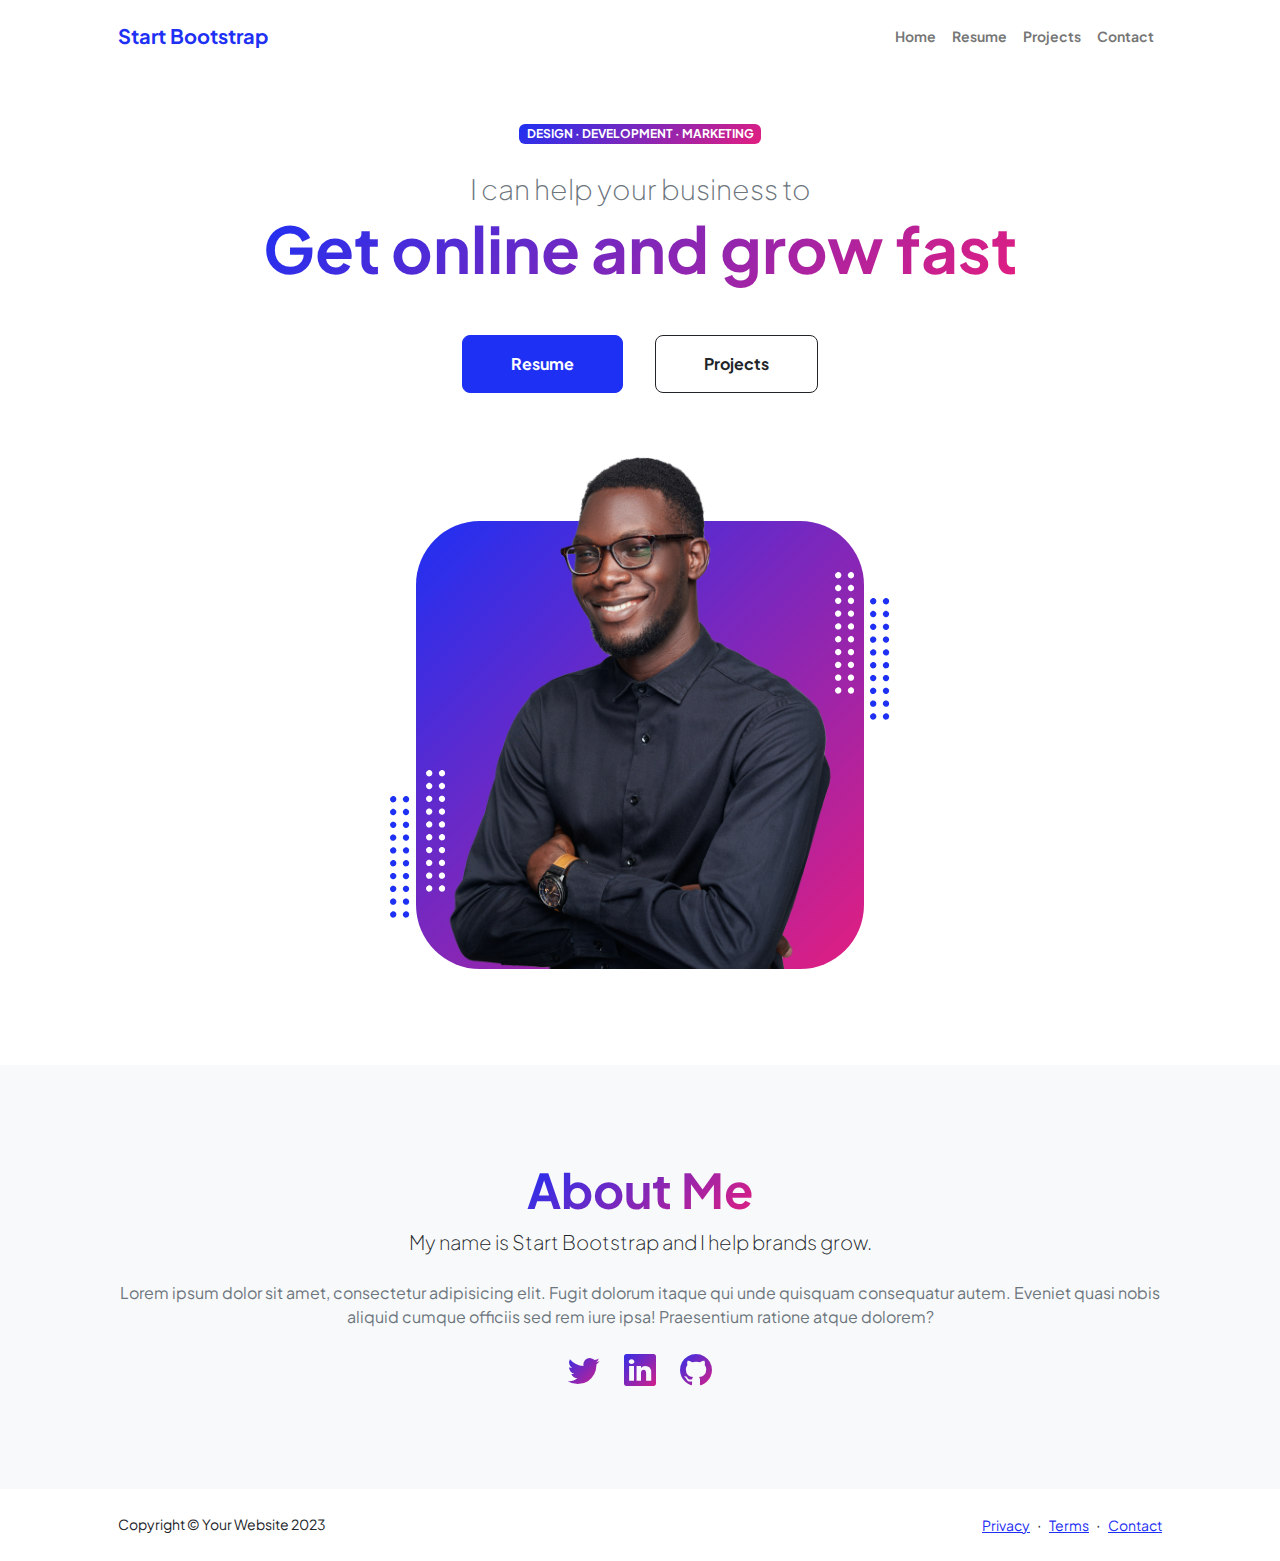
==== templates/index.html @ 340dad4d "add curousel to the html, <link> and pics" ====
<!DOCTYPE html>
<html lang="en">
    <head>
        <meta charset="utf-8" />
        <meta name="viewport" content="width=device-width, initial-scale=1, shrink-to-fit=no" />
        <meta name="description" content="" />
        <meta name="author" content="" />
        <title>Personal - Start Bootstrap Theme</title>
        <!-- Favicon-->
        <link rel="icon" type="image/x-icon" href="../static/assets/favicon.ico" />
        <!-- Custom Google font-->
        <link rel="preconnect" href="https://fonts.googleapis.com" />
        <link rel="preconnect" href="https://fonts.gstatic.com" crossorigin />
        <link href="https://fonts.googleapis.com/css2?family=Plus+Jakarta+Sans:wght@100;200;300;400;500;600;700;800;900&amp;display=swap" rel="stylesheet" />
        <!-- Bootstrap icons-->
        <link href="https://cdn.jsdelivr.net/npm/bootstrap-icons@1.8.1/font/bootstrap-icons.css" rel="stylesheet" />
        <!-- Core theme CSS (includes Bootstrap)-->
        <link href="../static/css/styles.css" rel="stylesheet" />
    </head>
    <body class="d-flex flex-column h-100">
        <main class="flex-shrink-0">
            <!-- Navigation-->
            <nav class="navbar navbar-expand-lg navbar-light bg-white py-3">
                <div class="container px-5">
                    <a class="navbar-brand" href="index.html"><span class="fw-bolder text-primary">Start Bootstrap</span></a>
                    <button class="navbar-toggler" type="button" data-bs-toggle="collapse" data-bs-target="#navbarSupportedContent" aria-controls="navbarSupportedContent" aria-expanded="false" aria-label="Toggle navigation"><span class="navbar-toggler-icon"></span></button>
                    <div class="collapse navbar-collapse" id="navbarSupportedContent">
                        <ul class="navbar-nav ms-auto mb-2 mb-lg-0 small fw-bolder">
                            <li class="nav-item"><a class="nav-link" href="index.html">Home</a></li>
                            <li class="nav-item"><a class="nav-link" href="resume.html">Resume</a></li>
                            <li class="nav-item"><a class="nav-link" href="projects.html">Projects</a></li>
                            <li class="nav-item"><a class="nav-link" href="contact.html">Contact</a></li>
                        </ul>
                    </div>
                </div>
            </nav>
            <!-- Header-->
            <header class="py-5">
                <div class="container px-5 pb-5">
                    <div class="row gx-5 align-items-center">
                        <div class="col-xxl-5">
                            <!-- Header text content-->
                            <div class="text-center text-xxl-start">
                                <div class="badge bg-gradient-primary-to-secondary text-white mb-4"><div class="text-uppercase">Design &middot; Development &middot; Marketing</div></div>
                                <div class="fs-3 fw-light text-muted">I can help your business to</div>
                                <h1 class="display-3 fw-bolder mb-5"><span class="text-gradient d-inline">Get online and grow fast</span></h1>
                                <div class="d-grid gap-3 d-sm-flex justify-content-sm-center justify-content-xxl-start mb-3">
                                    <a class="btn btn-primary btn-lg px-5 py-3 me-sm-3 fs-6 fw-bolder" href="resume.html">Resume</a>
                                    <a class="btn btn-outline-dark btn-lg px-5 py-3 fs-6 fw-bolder" href="projects.html">Projects</a>
                                </div>
                            </div>
                        </div>
                        <div class="col-xxl-7">
                            <!-- Header profile picture-->
                            <div class="d-flex justify-content-center mt-5 mt-xxl-0">
                                <div class="profile bg-gradient-primary-to-secondary">
                                    <!-- TIP: For best results, use a photo with a transparent background like the demo example below-->
                                    <!-- Watch a tutorial on how to do this on YouTube (link)-->
                                    <img class="profile-img" src="../static/assets/profile.png" alt="..." />
                                    <div class="dots-1">
                                        <!-- SVG Dots-->
                                        <svg version="1.1" xmlns="http://www.w3.org/2000/svg" xmlns:xlink="http://www.w3.org/1999/xlink" x="0px" y="0px" viewBox="0 0 191.6 1215.4" style="enable-background: new 0 0 191.6 1215.4" xml:space="preserve">
                                            <g transform="translate(0.000000,1280.000000) scale(0.100000,-0.100000)">
                                                <path d="M227.7,12788.6c-105-35-200-141-222-248c-43-206,163-412,369-369c155,32,275,190,260,339c-11,105-90,213-190,262        C383.7,12801.6,289.7,12808.6,227.7,12788.6z"></path>
                                                <path d="M1507.7,12788.6c-151-50-253-216-222-362c25-119,136-230,254-255c194-41,395,142,375,339c-11,105-90,213-190,262        C1663.7,12801.6,1569.7,12808.6,1507.7,12788.6z"></path>
                                                <path d="M227.7,11508.6c-105-35-200-141-222-248c-43-206,163-412,369-369c155,32,275,190,260,339c-11,105-90,213-190,262        C383.7,11521.6,289.7,11528.6,227.7,11508.6z"></path>
                                                <path d="M1507.7,11508.6c-151-50-253-216-222-362c25-119,136-230,254-255c194-41,395,142,375,339c-11,105-90,213-190,262        C1663.7,11521.6,1569.7,11528.6,1507.7,11508.6z"></path>
                                                <path d="M227.7,10228.6c-105-35-200-141-222-248c-43-206,163-412,369-369c155,32,275,190,260,339c-11,105-90,213-190,262        C383.7,10241.6,289.7,10248.6,227.7,10228.6z"></path>
                                                <path d="M1507.7,10228.6c-105-35-200-141-222-248c-43-206,163-412,369-369c155,32,275,190,260,339c-11,105-90,213-190,262        C1663.7,10241.6,1569.7,10248.6,1507.7,10228.6z"></path>
                                                <path d="M227.7,8948.6c-105-35-200-141-222-248c-43-206,163-412,369-369c155,32,275,190,260,339c-11,105-90,213-190,262        C383.7,8961.6,289.7,8968.6,227.7,8948.6z"></path>
                                                <path d="M1507.7,8948.6c-105-35-200-141-222-248c-43-206,163-412,369-369c155,32,275,190,260,339c-11,105-90,213-190,262        C1663.7,8961.6,1569.7,8968.6,1507.7,8948.6z"></path>
                                                <path d="M227.7,7668.6c-105-35-200-141-222-248c-43-206,163-412,369-369c155,32,275,190,260,339c-11,105-90,213-190,262        C383.7,7681.6,289.7,7688.6,227.7,7668.6z"></path>
                                                <path d="M1507.7,7668.6c-105-35-200-141-222-248c-43-206,163-412,369-369c155,32,275,190,260,339c-11,105-90,213-190,262        C1663.7,7681.6,1569.7,7688.6,1507.7,7668.6z"></path>
                                                <path d="M227.7,6388.6c-105-35-200-141-222-248c-43-206,163-412,369-369c155,32,275,190,260,339c-11,105-90,213-190,262        C383.7,6401.6,289.7,6408.6,227.7,6388.6z"></path>
                                                <path d="M1507.7,6388.6c-105-35-200-141-222-248c-43-206,163-412,369-369c155,32,275,190,260,339c-11,105-90,213-190,262        C1663.7,6401.6,1569.7,6408.6,1507.7,6388.6z"></path>
                                                <path d="M227.7,5108.6c-105-35-200-141-222-248c-43-206,163-412,369-369c155,32,275,190,260,339c-11,105-90,213-190,262        C383.7,5121.6,289.7,5128.6,227.7,5108.6z"></path>
                                                <path d="M1507.7,5108.6c-105-35-200-141-222-248c-43-206,163-412,369-369c155,32,275,190,260,339c-11,105-90,213-190,262        C1663.7,5121.6,1569.7,5128.6,1507.7,5108.6z"></path>
                                                <path d="M227.7,3828.6c-105-35-200-141-222-248c-43-206,163-412,369-369c155,32,275,190,260,339c-11,105-90,213-190,262        C383.7,3841.6,289.7,3848.6,227.7,3828.6z"></path>
                                                <path d="M1507.7,3828.6c-105-35-200-141-222-248c-43-206,163-412,369-369c155,32,275,190,260,339c-11,105-90,213-190,262        C1663.7,3841.6,1569.7,3848.6,1507.7,3828.6z"></path>
                                                <path d="M227.7,2548.6c-105-35-200-141-222-248c-43-206,163-412,369-369c155,32,275,190,260,339c-11,105-90,213-190,262        C383.7,2561.6,289.7,2568.6,227.7,2548.6z"></path>
                                                <path d="M1507.7,2548.6c-105-35-200-141-222-248c-43-206,163-412,369-369c155,32,275,190,260,339c-11,105-90,213-190,262        C1663.7,2561.6,1569.7,2568.6,1507.7,2548.6z"></path>
                                                <path d="M227.7,1268.6c-105-35-200-141-222-248c-43-206,163-412,369-369c155,32,275,190,260,339c-11,105-90,213-190,262        C383.7,1281.6,289.7,1288.6,227.7,1268.6z"></path>
                                                <path d="M1507.7,1268.6c-105-35-200-141-222-248c-43-206,163-412,369-369c155,32,275,190,260,339c-11,105-90,213-190,262        C1663.7,1281.6,1569.7,1288.6,1507.7,1268.6z"></path>
                                            </g>
                                        </svg>
                                        <!-- END of SVG dots-->
                                    </div>
                                    <div class="dots-2">
                                        <!-- SVG Dots-->
                                        <svg version="1.1" xmlns="http://www.w3.org/2000/svg" xmlns:xlink="http://www.w3.org/1999/xlink" x="0px" y="0px" viewBox="0 0 191.6 1215.4" style="enable-background: new 0 0 191.6 1215.4" xml:space="preserve">
                                            <g transform="translate(0.000000,1280.000000) scale(0.100000,-0.100000)">
                                                <path d="M227.7,12788.6c-105-35-200-141-222-248c-43-206,163-412,369-369c155,32,275,190,260,339c-11,105-90,213-190,262        C383.7,12801.6,289.7,12808.6,227.7,12788.6z"></path>
                                                <path d="M1507.7,12788.6c-151-50-253-216-222-362c25-119,136-230,254-255c194-41,395,142,375,339c-11,105-90,213-190,262        C1663.7,12801.6,1569.7,12808.6,1507.7,12788.6z"></path>
                                                <path d="M227.7,11508.6c-105-35-200-141-222-248c-43-206,163-412,369-369c155,32,275,190,260,339c-11,105-90,213-190,262        C383.7,11521.6,289.7,11528.6,227.7,11508.6z"></path>
                                                <path d="M1507.7,11508.6c-151-50-253-216-222-362c25-119,136-230,254-255c194-41,395,142,375,339c-11,105-90,213-190,262        C1663.7,11521.6,1569.7,11528.6,1507.7,11508.6z"></path>
                                                <path d="M227.7,10228.6c-105-35-200-141-222-248c-43-206,163-412,369-369c155,32,275,190,260,339c-11,105-90,213-190,262        C383.7,10241.6,289.7,10248.6,227.7,10228.6z"></path>
                                                <path d="M1507.7,10228.6c-105-35-200-141-222-248c-43-206,163-412,369-369c155,32,275,190,260,339c-11,105-90,213-190,262        C1663.7,10241.6,1569.7,10248.6,1507.7,10228.6z"></path>
                                                <path d="M227.7,8948.6c-105-35-200-141-222-248c-43-206,163-412,369-369c155,32,275,190,260,339c-11,105-90,213-190,262        C383.7,8961.6,289.7,8968.6,227.7,8948.6z"></path>
                                                <path d="M1507.7,8948.6c-105-35-200-141-222-248c-43-206,163-412,369-369c155,32,275,190,260,339c-11,105-90,213-190,262        C1663.7,8961.6,1569.7,8968.6,1507.7,8948.6z"></path>
                                                <path d="M227.7,7668.6c-105-35-200-141-222-248c-43-206,163-412,369-369c155,32,275,190,260,339c-11,105-90,213-190,262        C383.7,7681.6,289.7,7688.6,227.7,7668.6z"></path>
                                                <path d="M1507.7,7668.6c-105-35-200-141-222-248c-43-206,163-412,369-369c155,32,275,190,260,339c-11,105-90,213-190,262        C1663.7,7681.6,1569.7,7688.6,1507.7,7668.6z"></path>
                                                <path d="M227.7,6388.6c-105-35-200-141-222-248c-43-206,163-412,369-369c155,32,275,190,260,339c-11,105-90,213-190,262        C383.7,6401.6,289.7,6408.6,227.7,6388.6z"></path>
                                                <path d="M1507.7,6388.6c-105-35-200-141-222-248c-43-206,163-412,369-369c155,32,275,190,260,339c-11,105-90,213-190,262        C1663.7,6401.6,1569.7,6408.6,1507.7,6388.6z"></path>
                                                <path d="M227.7,5108.6c-105-35-200-141-222-248c-43-206,163-412,369-369c155,32,275,190,260,339c-11,105-90,213-190,262        C383.7,5121.6,289.7,5128.6,227.7,5108.6z"></path>
                                                <path d="M1507.7,5108.6c-105-35-200-141-222-248c-43-206,163-412,369-369c155,32,275,190,260,339c-11,105-90,213-190,262        C1663.7,5121.6,1569.7,5128.6,1507.7,5108.6z"></path>
                                                <path d="M227.7,3828.6c-105-35-200-141-222-248c-43-206,163-412,369-369c155,32,275,190,260,339c-11,105-90,213-190,262        C383.7,3841.6,289.7,3848.6,227.7,3828.6z"></path>
                                                <path d="M1507.7,3828.6c-105-35-200-141-222-248c-43-206,163-412,369-369c155,32,275,190,260,339c-11,105-90,213-190,262        C1663.7,3841.6,1569.7,3848.6,1507.7,3828.6z"></path>
                                                <path d="M227.7,2548.6c-105-35-200-141-222-248c-43-206,163-412,369-369c155,32,275,190,260,339c-11,105-90,213-190,262        C383.7,2561.6,289.7,2568.6,227.7,2548.6z"></path>
                                                <path d="M1507.7,2548.6c-105-35-200-141-222-248c-43-206,163-412,369-369c155,32,275,190,260,339c-11,105-90,213-190,262        C1663.7,2561.6,1569.7,2568.6,1507.7,2548.6z"></path>
                                                <path d="M227.7,1268.6c-105-35-200-141-222-248c-43-206,163-412,369-369c155,32,275,190,260,339c-11,105-90,213-190,262        C383.7,1281.6,289.7,1288.6,227.7,1268.6z"></path>
                                                <path d="M1507.7,1268.6c-105-35-200-141-222-248c-43-206,163-412,369-369c155,32,275,190,260,339c-11,105-90,213-190,262        C1663.7,1281.6,1569.7,1288.6,1507.7,1268.6z"></path>
                                            </g>
                                        </svg>
                                        <!-- END of SVG dots-->
                                    </div>
                                    <div class="dots-3">
                                        <!-- SVG Dots-->
                                        <svg version="1.1" xmlns="http://www.w3.org/2000/svg" xmlns:xlink="http://www.w3.org/1999/xlink" x="0px" y="0px" viewBox="0 0 191.6 1215.4" style="enable-background: new 0 0 191.6 1215.4" xml:space="preserve">
                                            <g transform="translate(0.000000,1280.000000) scale(0.100000,-0.100000)">
                                                <path d="M227.7,12788.6c-105-35-200-141-222-248c-43-206,163-412,369-369c155,32,275,190,260,339c-11,105-90,213-190,262        C383.7,12801.6,289.7,12808.6,227.7,12788.6z"></path>
                                                <path d="M1507.7,12788.6c-151-50-253-216-222-362c25-119,136-230,254-255c194-41,395,142,375,339c-11,105-90,213-190,262        C1663.7,12801.6,1569.7,12808.6,1507.7,12788.6z"></path>
                                                <path d="M227.7,11508.6c-105-35-200-141-222-248c-43-206,163-412,369-369c155,32,275,190,260,339c-11,105-90,213-190,262        C383.7,11521.6,289.7,11528.6,227.7,11508.6z"></path>
                                                <path d="M1507.7,11508.6c-151-50-253-216-222-362c25-119,136-230,254-255c194-41,395,142,375,339c-11,105-90,213-190,262        C1663.7,11521.6,1569.7,11528.6,1507.7,11508.6z"></path>
                                                <path d="M227.7,10228.6c-105-35-200-141-222-248c-43-206,163-412,369-369c155,32,275,190,260,339c-11,105-90,213-190,262        C383.7,10241.6,289.7,10248.6,227.7,10228.6z"></path>
                                                <path d="M1507.7,10228.6c-105-35-200-141-222-248c-43-206,163-412,369-369c155,32,275,190,260,339c-11,105-90,213-190,262        C1663.7,10241.6,1569.7,10248.6,1507.7,10228.6z"></path>
                                                <path d="M227.7,8948.6c-105-35-200-141-222-248c-43-206,163-412,369-369c155,32,275,190,260,339c-11,105-90,213-190,262        C383.7,8961.6,289.7,8968.6,227.7,8948.6z"></path>
                                                <path d="M1507.7,8948.6c-105-35-200-141-222-248c-43-206,163-412,369-369c155,32,275,190,260,339c-11,105-90,213-190,262        C1663.7,8961.6,1569.7,8968.6,1507.7,8948.6z"></path>
                                                <path d="M227.7,7668.6c-105-35-200-141-222-248c-43-206,163-412,369-369c155,32,275,190,260,339c-11,105-90,213-190,262        C383.7,7681.6,289.7,7688.6,227.7,7668.6z"></path>
                                                <path d="M1507.7,7668.6c-105-35-200-141-222-248c-43-206,163-412,369-369c155,32,275,190,260,339c-11,105-90,213-190,262        C1663.7,7681.6,1569.7,7688.6,1507.7,7668.6z"></path>
                                                <path d="M227.7,6388.6c-105-35-200-141-222-248c-43-206,163-412,369-369c155,32,275,190,260,339c-11,105-90,213-190,262        C383.7,6401.6,289.7,6408.6,227.7,6388.6z"></path>
                                                <path d="M1507.7,6388.6c-105-35-200-141-222-248c-43-206,163-412,369-369c155,32,275,190,260,339c-11,105-90,213-190,262        C1663.7,6401.6,1569.7,6408.6,1507.7,6388.6z"></path>
                                                <path d="M227.7,5108.6c-105-35-200-141-222-248c-43-206,163-412,369-369c155,32,275,190,260,339c-11,105-90,213-190,262        C383.7,5121.6,289.7,5128.6,227.7,5108.6z"></path>
                                                <path d="M1507.7,5108.6c-105-35-200-141-222-248c-43-206,163-412,369-369c155,32,275,190,260,339c-11,105-90,213-190,262        C1663.7,5121.6,1569.7,5128.6,1507.7,5108.6z"></path>
                                                <path d="M227.7,3828.6c-105-35-200-141-222-248c-43-206,163-412,369-369c155,32,275,190,260,339c-11,105-90,213-190,262        C383.7,3841.6,289.7,3848.6,227.7,3828.6z"></path>
                                                <path d="M1507.7,3828.6c-105-35-200-141-222-248c-43-206,163-412,369-369c155,32,275,190,260,339c-11,105-90,213-190,262        C1663.7,3841.6,1569.7,3848.6,1507.7,3828.6z"></path>
                                                <path d="M227.7,2548.6c-105-35-200-141-222-248c-43-206,163-412,369-369c155,32,275,190,260,339c-11,105-90,213-190,262        C383.7,2561.6,289.7,2568.6,227.7,2548.6z"></path>
                                                <path d="M1507.7,2548.6c-105-35-200-141-222-248c-43-206,163-412,369-369c155,32,275,190,260,339c-11,105-90,213-190,262        C1663.7,2561.6,1569.7,2568.6,1507.7,2548.6z"></path>
                                                <path d="M227.7,1268.6c-105-35-200-141-222-248c-43-206,163-412,369-369c155,32,275,190,260,339c-11,105-90,213-190,262        C383.7,1281.6,289.7,1288.6,227.7,1268.6z"></path>
                                                <path d="M1507.7,1268.6c-105-35-200-141-222-248c-43-206,163-412,369-369c155,32,275,190,260,339c-11,105-90,213-190,262        C1663.7,1281.6,1569.7,1288.6,1507.7,1268.6z"></path>
                                            </g>
                                        </svg>
                                        <!-- END of SVG dots-->
                                    </div>
                                    <div class="dots-4">
                                        <!-- SVG Dots-->
                                        <svg version="1.1" xmlns="http://www.w3.org/2000/svg" xmlns:xlink="http://www.w3.org/1999/xlink" x="0px" y="0px" viewBox="0 0 191.6 1215.4" style="enable-background: new 0 0 191.6 1215.4" xml:space="preserve">
                                            <g transform="translate(0.000000,1280.000000) scale(0.100000,-0.100000)">
                                                <path d="M227.7,12788.6c-105-35-200-141-222-248c-43-206,163-412,369-369c155,32,275,190,260,339c-11,105-90,213-190,262        C383.7,12801.6,289.7,12808.6,227.7,12788.6z"></path>
                                                <path d="M1507.7,12788.6c-151-50-253-216-222-362c25-119,136-230,254-255c194-41,395,142,375,339c-11,105-90,213-190,262        C1663.7,12801.6,1569.7,12808.6,1507.7,12788.6z"></path>
                                                <path d="M227.7,11508.6c-105-35-200-141-222-248c-43-206,163-412,369-369c155,32,275,190,260,339c-11,105-90,213-190,262        C383.7,11521.6,289.7,11528.6,227.7,11508.6z"></path>
                                                <path d="M1507.7,11508.6c-151-50-253-216-222-362c25-119,136-230,254-255c194-41,395,142,375,339c-11,105-90,213-190,262        C1663.7,11521.6,1569.7,11528.6,1507.7,11508.6z"></path>
                                                <path d="M227.7,10228.6c-105-35-200-141-222-248c-43-206,163-412,369-369c155,32,275,190,260,339c-11,105-90,213-190,262        C383.7,10241.6,289.7,10248.6,227.7,10228.6z"></path>
                                                <path d="M1507.7,10228.6c-105-35-200-141-222-248c-43-206,163-412,369-369c155,32,275,190,260,339c-11,105-90,213-190,262        C1663.7,10241.6,1569.7,10248.6,1507.7,10228.6z"></path>
                                                <path d="M227.7,8948.6c-105-35-200-141-222-248c-43-206,163-412,369-369c155,32,275,190,260,339c-11,105-90,213-190,262        C383.7,8961.6,289.7,8968.6,227.7,8948.6z"></path>
                                                <path d="M1507.7,8948.6c-105-35-200-141-222-248c-43-206,163-412,369-369c155,32,275,190,260,339c-11,105-90,213-190,262        C1663.7,8961.6,1569.7,8968.6,1507.7,8948.6z"></path>
                                                <path d="M227.7,7668.6c-105-35-200-141-222-248c-43-206,163-412,369-369c155,32,275,190,260,339c-11,105-90,213-190,262        C383.7,7681.6,289.7,7688.6,227.7,7668.6z"></path>
                                                <path d="M1507.7,7668.6c-105-35-200-141-222-248c-43-206,163-412,369-369c155,32,275,190,260,339c-11,105-90,213-190,262        C1663.7,7681.6,1569.7,7688.6,1507.7,7668.6z"></path>
                                                <path d="M227.7,6388.6c-105-35-200-141-222-248c-43-206,163-412,369-369c155,32,275,190,260,339c-11,105-90,213-190,262        C383.7,6401.6,289.7,6408.6,227.7,6388.6z"></path>
                                                <path d="M1507.7,6388.6c-105-35-200-141-222-248c-43-206,163-412,369-369c155,32,275,190,260,339c-11,105-90,213-190,262        C1663.7,6401.6,1569.7,6408.6,1507.7,6388.6z"></path>
                                                <path d="M227.7,5108.6c-105-35-200-141-222-248c-43-206,163-412,369-369c155,32,275,190,260,339c-11,105-90,213-190,262        C383.7,5121.6,289.7,5128.6,227.7,5108.6z"></path>
                                                <path d="M1507.7,5108.6c-105-35-200-141-222-248c-43-206,163-412,369-369c155,32,275,190,260,339c-11,105-90,213-190,262        C1663.7,5121.6,1569.7,5128.6,1507.7,5108.6z"></path>
                                                <path d="M227.7,3828.6c-105-35-200-141-222-248c-43-206,163-412,369-369c155,32,275,190,260,339c-11,105-90,213-190,262        C383.7,3841.6,289.7,3848.6,227.7,3828.6z"></path>
                                                <path d="M1507.7,3828.6c-105-35-200-141-222-248c-43-206,163-412,369-369c155,32,275,190,260,339c-11,105-90,213-190,262        C1663.7,3841.6,1569.7,3848.6,1507.7,3828.6z"></path>
                                                <path d="M227.7,2548.6c-105-35-200-141-222-248c-43-206,163-412,369-369c155,32,275,190,260,339c-11,105-90,213-190,262        C383.7,2561.6,289.7,2568.6,227.7,2548.6z"></path>
                                                <path d="M1507.7,2548.6c-105-35-200-141-222-248c-43-206,163-412,369-369c155,32,275,190,260,339c-11,105-90,213-190,262        C1663.7,2561.6,1569.7,2568.6,1507.7,2548.6z"></path>
                                                <path d="M227.7,1268.6c-105-35-200-141-222-248c-43-206,163-412,369-369c155,32,275,190,260,339c-11,105-90,213-190,262        C383.7,1281.6,289.7,1288.6,227.7,1268.6z"></path>
                                                <path d="M1507.7,1268.6c-105-35-200-141-222-248c-43-206,163-412,369-369c155,32,275,190,260,339c-11,105-90,213-190,262        C1663.7,1281.6,1569.7,1288.6,1507.7,1268.6z"></path>
                                            </g>
                                        </svg>
                                        <!-- END of SVG dots-->
                                    </div>
                                </div>
                            </div>
                        </div>
                    </div>
                </div>
            </header>
            <!-- About Section-->
            <section class="bg-light py-5">
                <div class="container px-5">
                    <div class="row gx-5 justify-content-center">
                        <div class="col-xxl-8">
                            <div class="text-center my-5">
                                <h2 class="display-5 fw-bolder"><span class="text-gradient d-inline">About Me</span></h2>
                                <p class="lead fw-light mb-4">My name is Start Bootstrap and I help brands grow.</p>
                                <p class="text-muted">Lorem ipsum dolor sit amet, consectetur adipisicing elit. Fugit dolorum itaque qui unde quisquam consequatur autem. Eveniet quasi nobis aliquid cumque officiis sed rem iure ipsa! Praesentium ratione atque dolorem?</p>
                                <div class="d-flex justify-content-center fs-2 gap-4">
                                    <a class="text-gradient" href="#!"><i class="bi bi-twitter"></i></a>
                                    <a class="text-gradient" href="#!"><i class="bi bi-linkedin"></i></a>
                                    <a class="text-gradient" href="#!"><i class="bi bi-github"></i></a>
                                </div>
                            </div>
                        </div>
                    </div>
                </div>
            </section>
        </main>
        <!-- Footer-->
        <footer class="bg-white py-4 mt-auto">
            <div class="container px-5">
                <div class="row align-items-center justify-content-between flex-column flex-sm-row">
                    <div class="col-auto"><div class="small m-0">Copyright &copy; Your Website 2023</div></div>
                    <div class="col-auto">
                        <a class="small" href="#!">Privacy</a>
                        <span class="mx-1">&middot;</span>
                        <a class="small" href="#!">Terms</a>
                        <span class="mx-1">&middot;</span>
                        <a class="small" href="#!">Contact</a>
                    </div>
                </div>
            </div>
        </footer>
        <!-- Bootstrap core JS-->
        <script src="https://cdn.jsdelivr.net/npm/bootstrap@5.2.3/dist/js/bootstrap.bundle.min.js"></script>
        <!-- Core theme JS-->
<!--        <script src="../static/js/scripts.js"></script>-->
    </body>
</html>
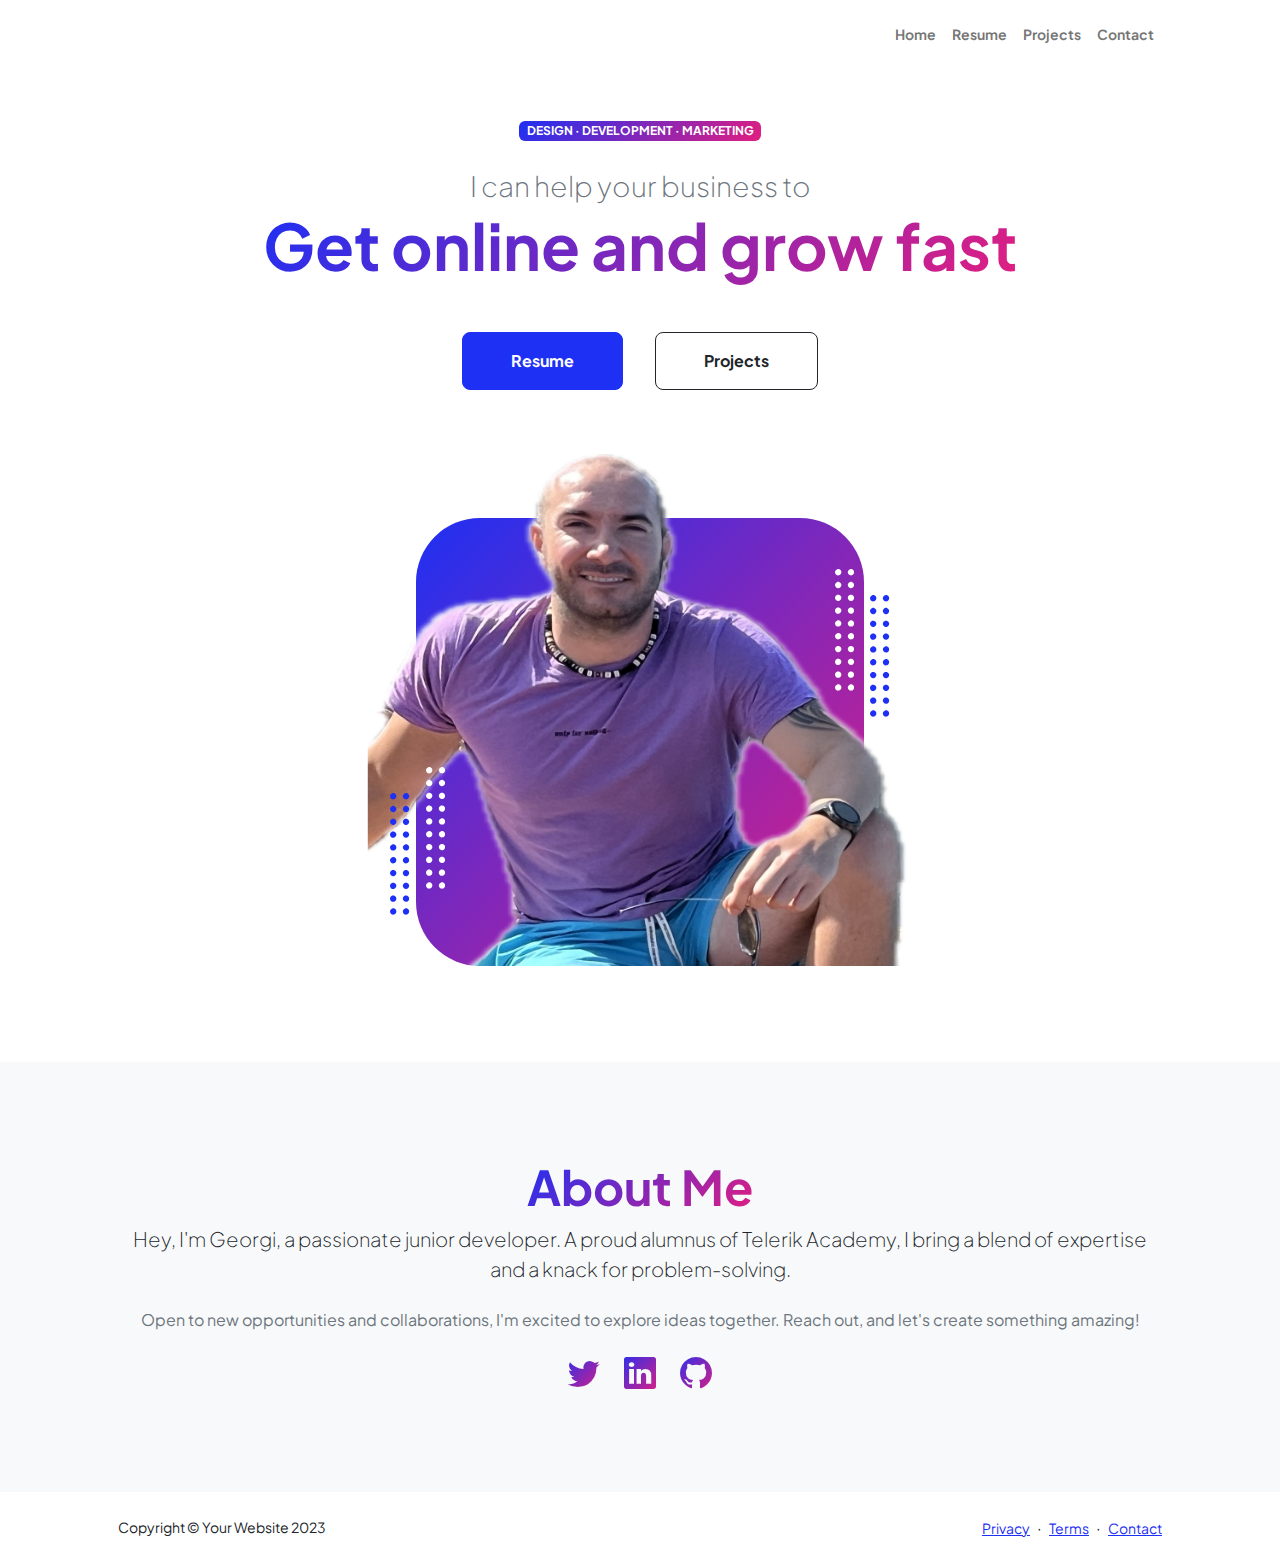
==== commit d46c7f30: "add pics, resume and some info, send email" ====
--- a/templates/index.html
+++ b/templates/index.html
@@ -22,7 +22,7 @@
             <!-- Navigation-->
             <nav class="navbar navbar-expand-lg navbar-light bg-white py-3">
                 <div class="container px-5">
-                    <a class="navbar-brand" href="index.html"><span class="fw-bolder text-primary">Start Bootstrap</span></a>
+                    <a class="navbar-brand" href="index.html"><span class="fw-bolder text-primary"></span></a>
                     <button class="navbar-toggler" type="button" data-bs-toggle="collapse" data-bs-target="#navbarSupportedContent" aria-controls="navbarSupportedContent" aria-expanded="false" aria-label="Toggle navigation"><span class="navbar-toggler-icon"></span></button>
                     <div class="collapse navbar-collapse" id="navbarSupportedContent">
                         <ul class="navbar-nav ms-auto mb-2 mb-lg-0 small fw-bolder">
@@ -182,12 +182,14 @@
                         <div class="col-xxl-8">
                             <div class="text-center my-5">
                                 <h2 class="display-5 fw-bolder"><span class="text-gradient d-inline">About Me</span></h2>
-                                <p class="lead fw-light mb-4">My name is Start Bootstrap and I help brands grow.</p>
-                                <p class="text-muted">Lorem ipsum dolor sit amet, consectetur adipisicing elit. Fugit dolorum itaque qui unde quisquam consequatur autem. Eveniet quasi nobis aliquid cumque officiis sed rem iure ipsa! Praesentium ratione atque dolorem?</p>
+                                <p class="lead fw-light mb-4">Hey, I'm Georgi, a passionate junior developer. A proud alumnus of Telerik Academy,
+                                    I bring a blend of expertise and a knack for problem-solving.</p>
+                                <p class="text-muted">Open to new opportunities and collaborations, I'm excited to explore
+                                    ideas together. Reach out, and let's create something amazing!</p>
                                 <div class="d-flex justify-content-center fs-2 gap-4">
                                     <a class="text-gradient" href="#!"><i class="bi bi-twitter"></i></a>
-                                    <a class="text-gradient" href="#!"><i class="bi bi-linkedin"></i></a>
-                                    <a class="text-gradient" href="#!"><i class="bi bi-github"></i></a>
+                                    <a class="text-gradient" href="https://www.linkedin.com/in/georgi-dimitrov-95360b277/"><i class="bi bi-linkedin"></i></a>
+                                    <a class="text-gradient" href="https://github.com/dimitrov88"><i class="bi bi-github"></i></a>
                                 </div>
                             </div>
                         </div>
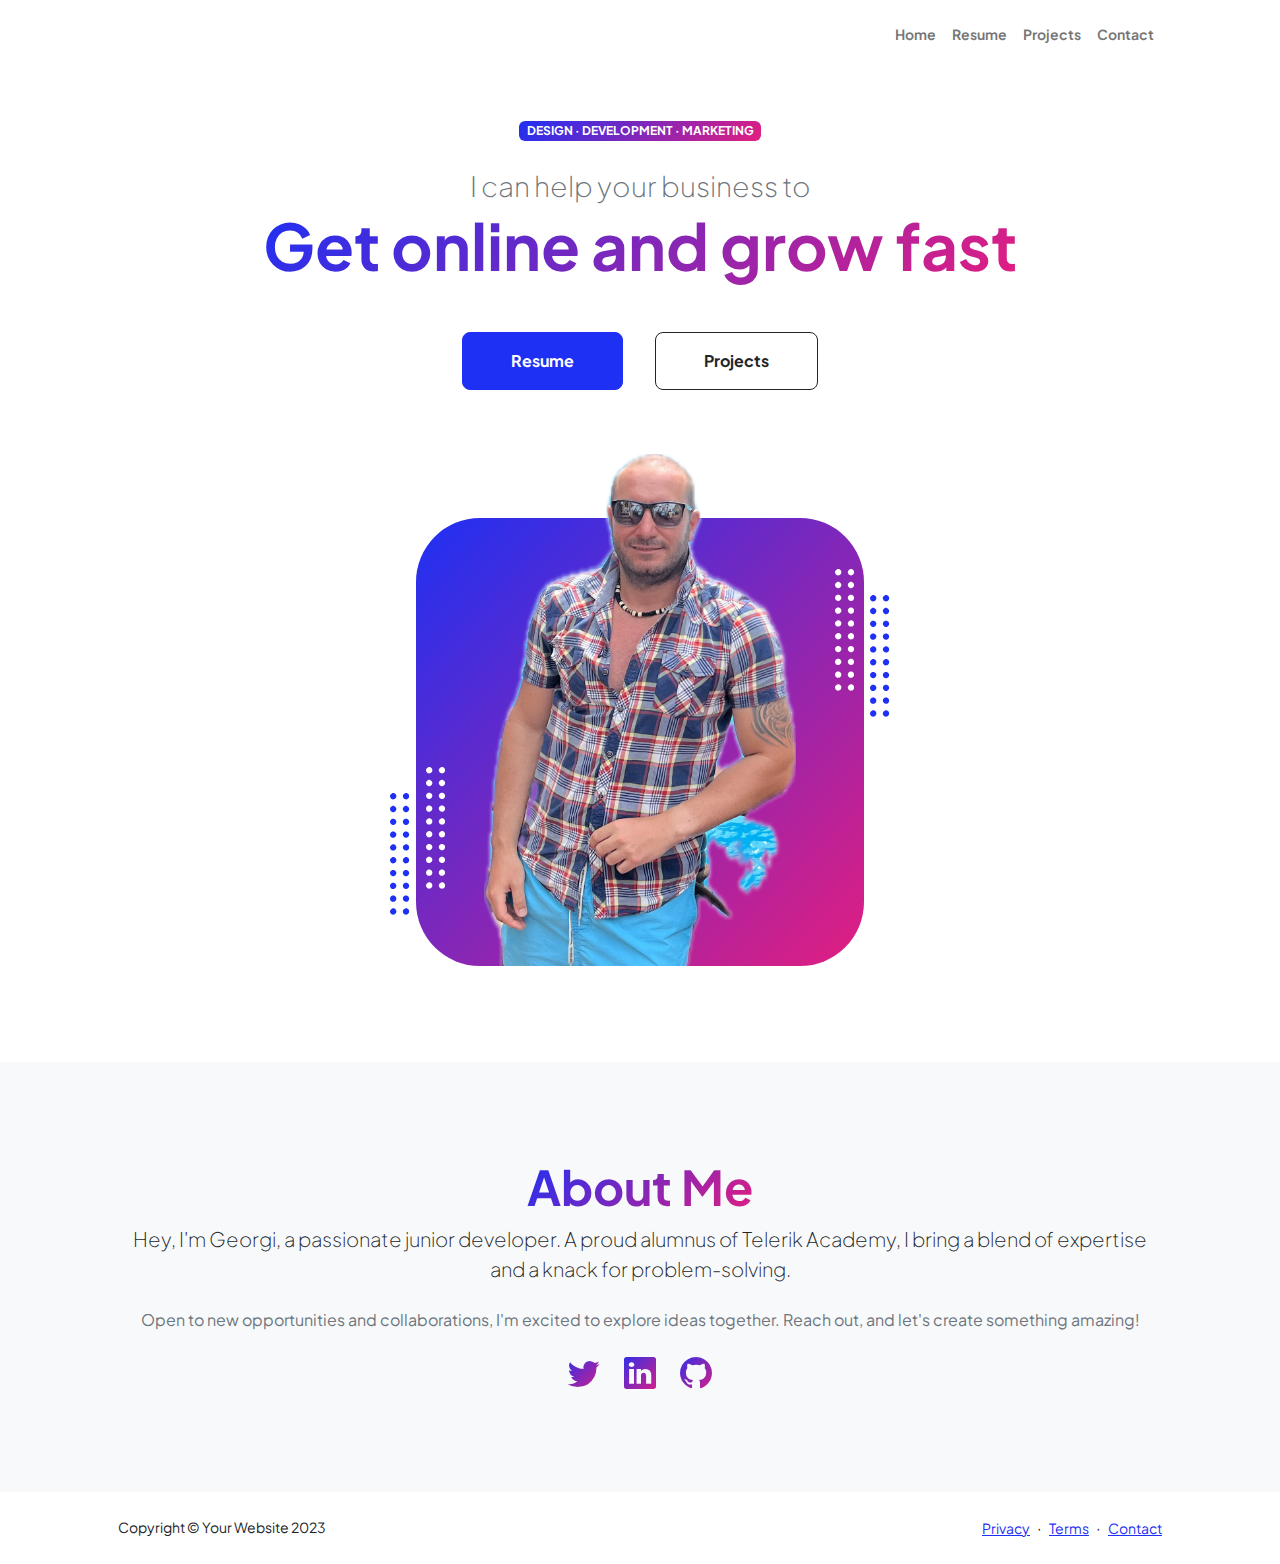
==== commit 8951d670: "add one more pic" ====
--- a/templates/index.html
+++ b/templates/index.html
@@ -56,7 +56,7 @@
                                 <div class="profile bg-gradient-primary-to-secondary">
                                     <!-- TIP: For best results, use a photo with a transparent background like the demo example below-->
                                     <!-- Watch a tutorial on how to do this on YouTube (link)-->
-                                    <img class="profile-img" src="../static/assets/profile.png" alt="..." />
+                                    <img class="profile-img" src="../static/assets/profile1.png" alt="..." />
                                     <div class="dots-1">
                                         <!-- SVG Dots-->
                                         <svg version="1.1" xmlns="http://www.w3.org/2000/svg" xmlns:xlink="http://www.w3.org/1999/xlink" x="0px" y="0px" viewBox="0 0 191.6 1215.4" style="enable-background: new 0 0 191.6 1215.4" xml:space="preserve">
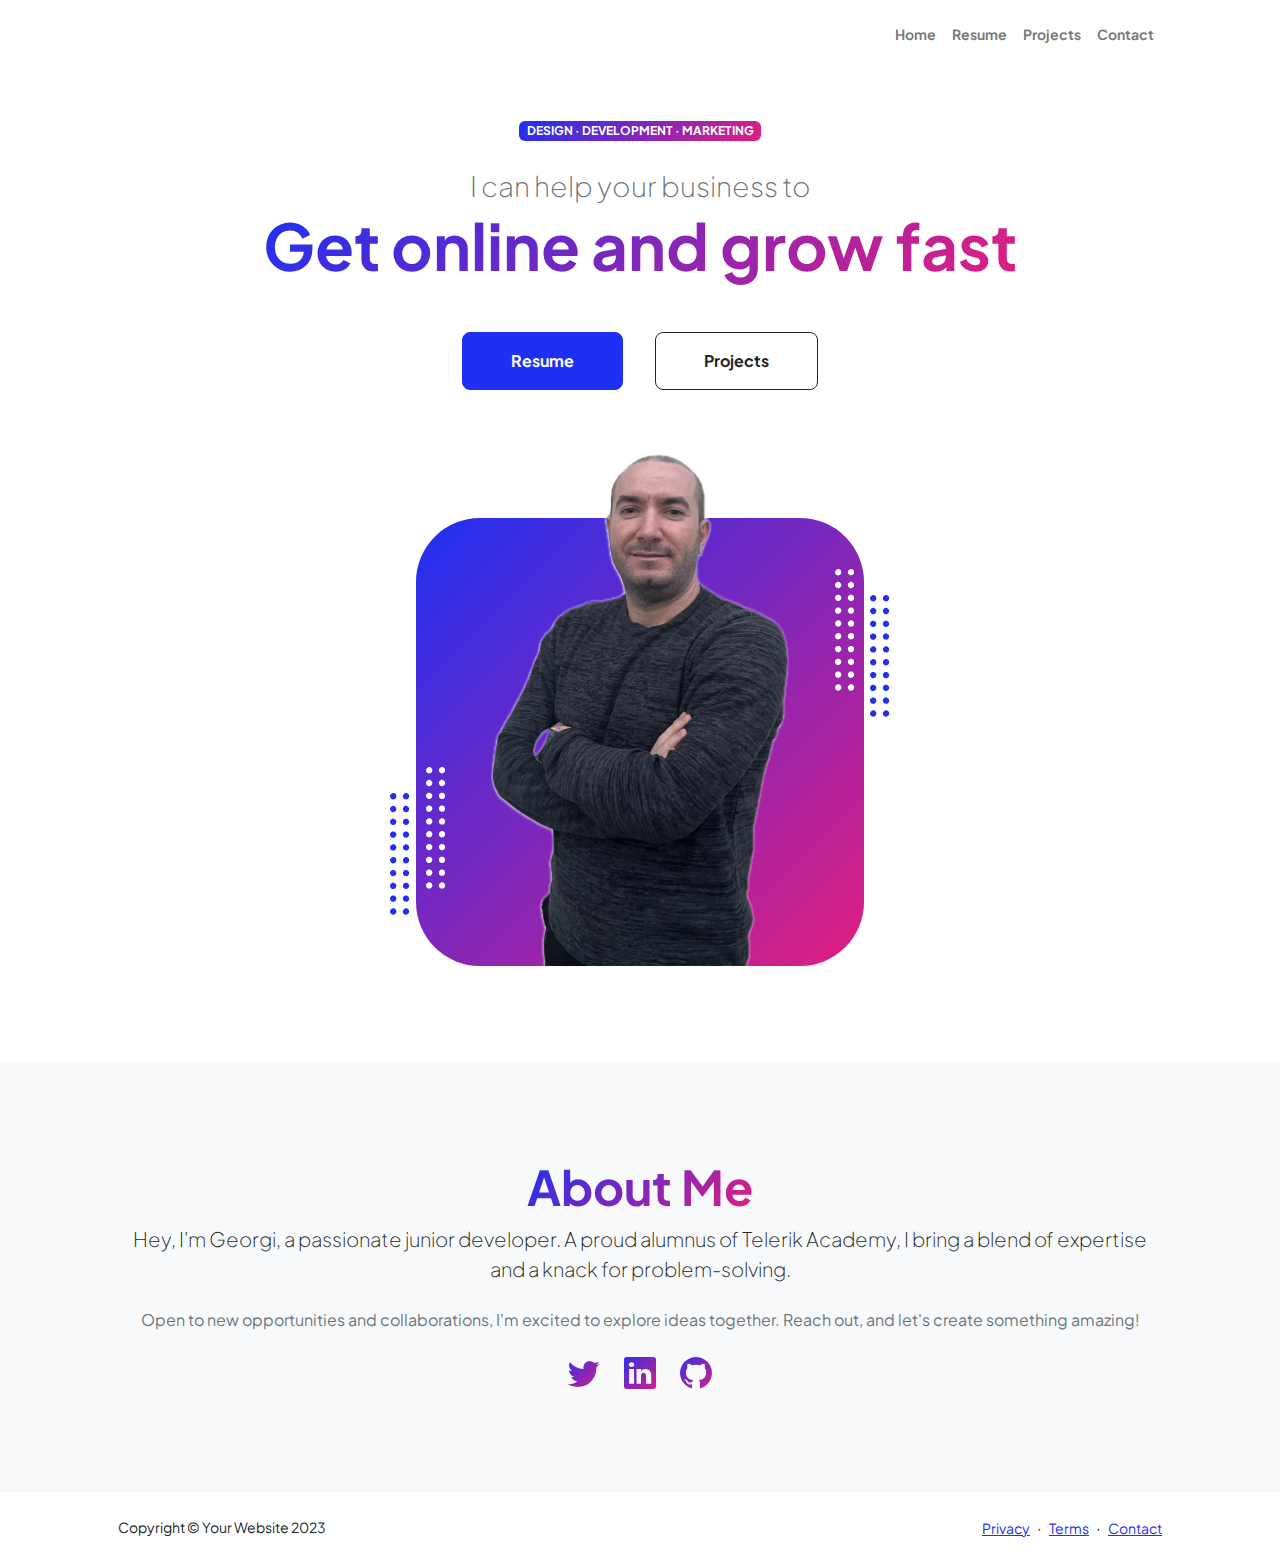
==== commit 68be1f31: "add ne profile pic" ====
--- a/templates/index.html
+++ b/templates/index.html
@@ -56,7 +56,7 @@
                                 <div class="profile bg-gradient-primary-to-secondary">
                                     <!-- TIP: For best results, use a photo with a transparent background like the demo example below-->
                                     <!-- Watch a tutorial on how to do this on YouTube (link)-->
-                                    <img class="profile-img" src="../static/assets/profile1.png" alt="..." />
+                                    <img class="profile-img" src="../static/assets/profile.png" alt="..." />
                                     <div class="dots-1">
                                         <!-- SVG Dots-->
                                         <svg version="1.1" xmlns="http://www.w3.org/2000/svg" xmlns:xlink="http://www.w3.org/1999/xlink" x="0px" y="0px" viewBox="0 0 191.6 1215.4" style="enable-background: new 0 0 191.6 1215.4" xml:space="preserve">
